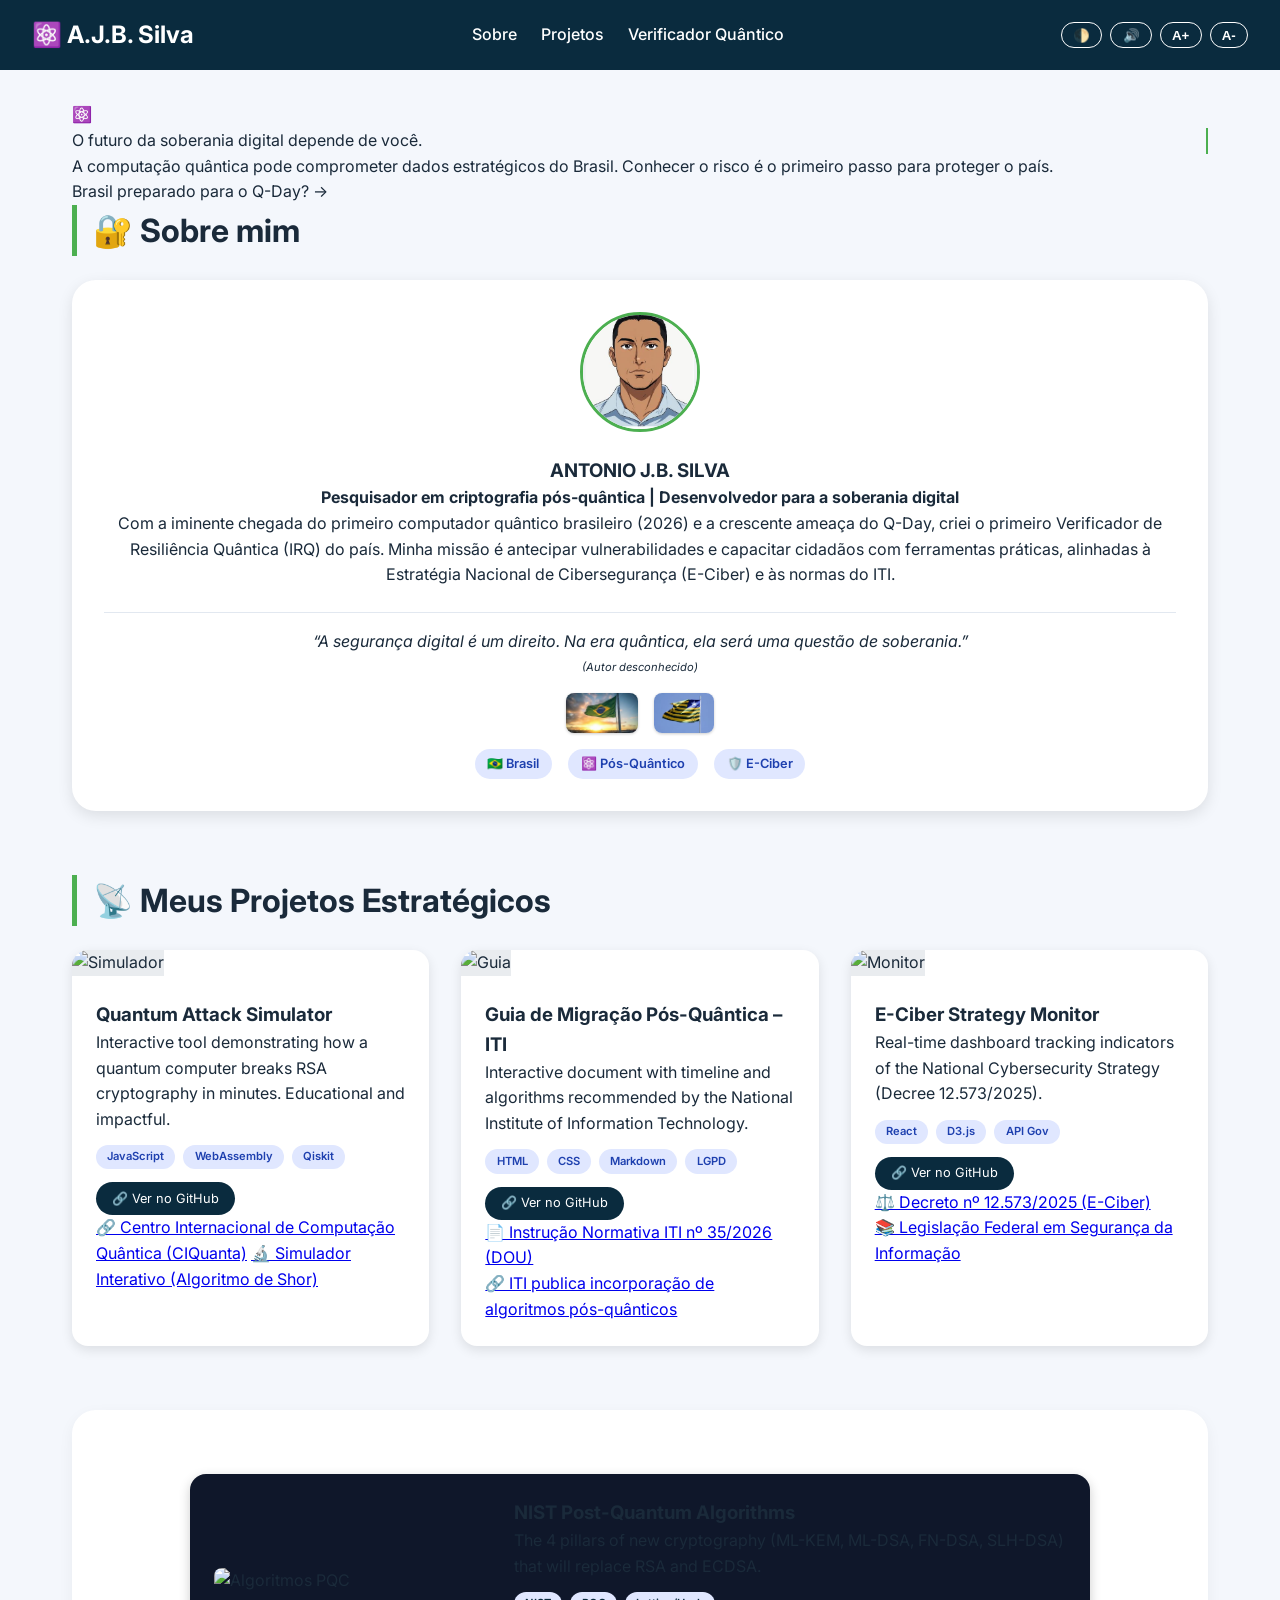
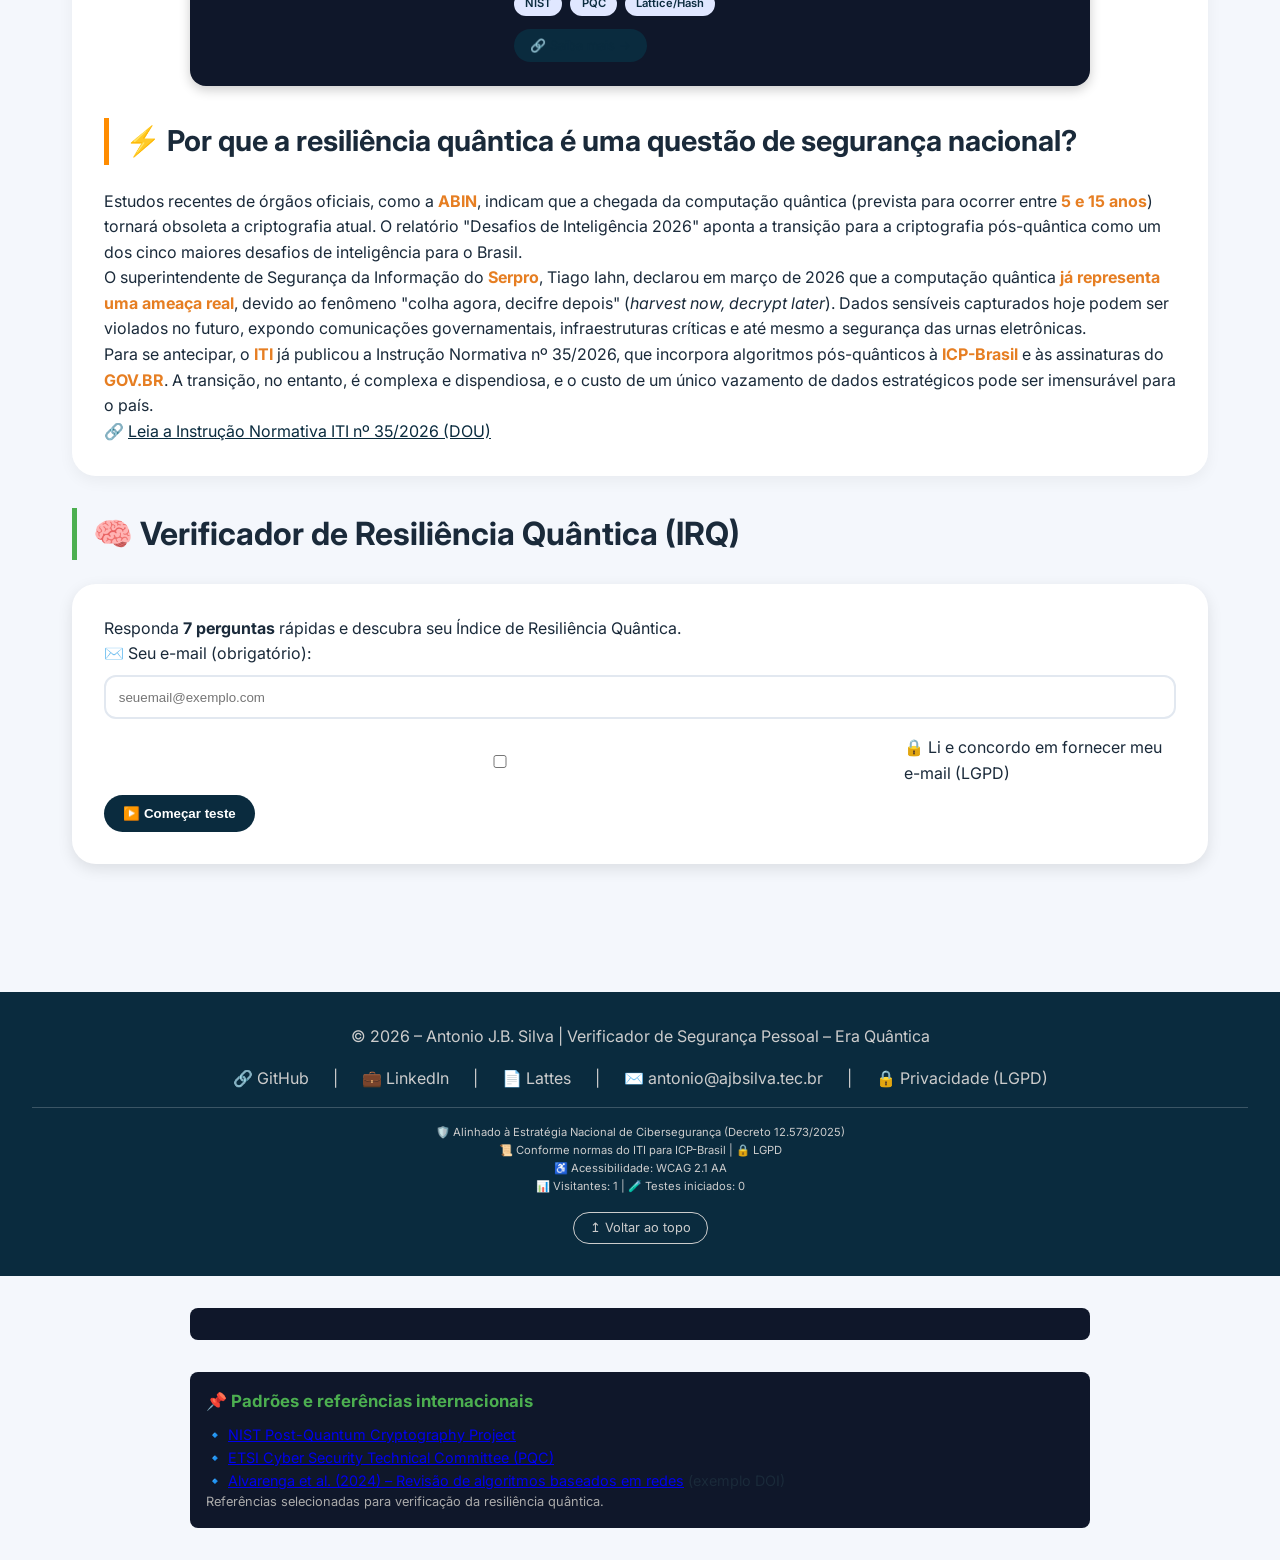
==== index-en.html @ 0d4baa9a "adiciona versão em inglês da página principal" ====
<!DOCTYPE html>
<html lang="pt-BR">
<head>
    <meta charset="UTF-8">
    <meta name="viewport" content="width=device-width, initial-scale=1.0, user-scalable=yes">
    <title>Quantum Resilience Verifier - Quantum Era</title>
    <link href="https://fonts.googleapis.com/css2?family=Inter:opsz,wght@14..32,300;400;600;700&display=swap" rel="stylesheet">
    <link rel="stylesheet" href="style.css">
<meta property="og:title" content="Verificador de Resiliência Quântica - Era Quântica" />
<meta property="og:description" content="Simulador de ataque quântico, guia de migração pós-quântica e monitor da Estratégia E-Ciber. Proteja-se contra a ameaça quântica." />
<meta property="og:image" content="https://placehold.co/1200x630/0a1c2a/4caf50?text=Quantum+Resilience" />
<meta property="og:url" content="https://SEU_USUARIO.github.io/aula2/" />
<meta property="og:type" content="website" />
<meta name="twitter:card" content="summary_large_image" />

<meta property="og:title" content="Verificador de Resiliência Quântica - Era Quântica" />
<meta property="og:description" content="Simulador de ataque quântico, guia de migração pós-quântica e monitor da Estratégia E-Ciber. Proteja-se contra a ameaça quântica." />
<meta property="og:image" content="https://placehold.co/1200x630/0a1c2a/4caf50?text=Quantum+Resilience" />
<meta property="og:url" content="https://SEU_USUARIO.github.io/aula2/" />
<meta property="og:type" content="website" />
<meta name="twitter:card" content="summary_large_image" />

</head>
<body>
<header>
    <div class="logo"><span>⚛️</span> A.J.B. Silva</div>
    <nav>
        <ul>
            <li><a href="#sobre">Sobre</a></li>
            <li><a href="#projetos">Projetos</a></li>
            <li><a href="#verificador">Verificador Quântico</a></li>
        </ul>
    </nav>
    <div class="acess-buttons">
        <button id="darkModeBtn" aria-label="Modo escuro">🌓</button>
        <button id="highContrastBtn" aria-label="Alto contraste">🔊</button>
        <button id="increaseFont" aria-label="Aumentar fonte">A+</button>
        <button id="decreaseFont" aria-label="Diminuir fonte">A-</button>
    </div>
</header>

<main>    <!-- Animação profissional de curiosidade -->
    <div class="curiosity-animation">
      <div class="quantum-pulse">
        <div class="pulse-ring"></div>
        <div class="pulse-ring"></div>
        <div class="pulse-ring"></div>
        <div class="quantum-core">⚛️</div>
      </div>
      <div class="curiosity-text">
        <p class="typewriter">O futuro da soberania digital depende de você.</p>
        <p>A computação quântica pode comprometer dados estratégicos do Brasil. Conhecer o risco é o primeiro passo para proteger o país.</p>
        <div class="progress-container">
          <div class="progress-bar"></div>
          <span class="progress-label">Brasil preparado para o Q-Day? →</span>
        </div>
      </div>
    </div>
    <section id="sobre">
        <h2>🔐 Sobre mim</h2>
        <div class="sobre-container">
            <img src="foto_trabalho.jpg" alt="Antonio J.B. Silva" class="foto-perfil" onerror="this.src='https://via.placeholder.com/120?text=Foto'">
            <h3>ANTONIO J.B. SILVA</h3>
            <p><strong>Pesquisador em criptografia pós-quântica | Desenvolvedor para a soberania digital</strong></p>
            <p>Com a iminente chegada do primeiro computador quântico brasileiro (2026) e a crescente ameaça do Q-Day, criei o primeiro Verificador de Resiliência Quântica (IRQ) do país. Minha missão é antecipar vulnerabilidades e capacitar cidadãos com ferramentas práticas, alinhadas à Estratégia Nacional de Cibersegurança (E-Ciber) e às normas do ITI.</p>
            <div class="frase-autor">
                “A segurança digital é um direito. Na era quântica, ela será uma questão de soberania.”
                <div class="autor-nome">(Autor desconhecido)</div>
            </div>
            <div class="bandeiras">
                <img src="bandeira_brasil.jpg" alt="Bandeira do Brasil" class="bandeira" onerror="this.src='https://via.placeholder.com/60?text=Brasil'">
                <img src="bandeira_piaui.jpg" alt="Bandeira do Piauí" class="bandeira" onerror="this.src='https://via.placeholder.com/60?text=Piauí'">
            </div>
            <div class="badges">
                <span class="badge">🇧🇷 Brasil</span>
                <span class="badge">⚛️ Pós-Quântico</span>
                <span class="badge">🛡️ E-Ciber</span>
            </div>
        </div>
    </section>

    <section id="projetos">
        <h2>📡 Meus Projetos Estratégicos</h2>
        <div class="projetos-grid">
            <!-- Card 1: Quantum Attack Simulator -->
            <div class="card-projeto">
                <img src="https://placehold.co/600x400/0a1c2a/4caf50?text=Simulador+Qu%C3%A2ntico" alt="Simulador">
                <div class="card-conteudo">
                    <h3>Quantum Attack Simulator</h3>
                    <p>Interactive tool demonstrating how a quantum computer breaks RSA cryptography in minutes. Educational and impactful.</p>
                    <div class="tecnologias">
                        <span class="tec-badge">JavaScript</span>
                        <span class="tec-badge">WebAssembly</span>
                        <span class="tec-badge">Qiskit</span>
                    </div>
                    <a href="https://github.com/Ajosee" target="_blank" rel="noopener noreferrer" class="btn-projeto">🔗 Ver no GitHub</a>
                    <div class="links-extras">
                        <a href="https://www.gov.br/mcti/pt-br/acompanhe-o-mcti/noticias/2026/04/centro-internacional-de-computacao-quantica-no-brasil-sera-um-polo-de-inovacao-e-capacitacao" target="_blank" rel="noopener noreferrer">🔗 Centro Internacional de Computação Quântica (CIQuanta)</a>
    <a href="simulador.html" target="_blank" rel="noopener noreferrer">🔬 Simulador Interativo (Algoritmo de Shor)</a>
                    </div>
                </div>
            </div>
            <!-- Card 2: Guia de Migração Pós-Quântica – ITI -->
            <div class="card-projeto">
                <img src="https://placehold.co/600x400/0a1c2a/4caf50?text=Guia+ITI" alt="Guia">
                <div class="card-conteudo">
                    <h3>Guia de Migração Pós-Quântica – ITI</h3>
                    <p>Interactive document with timeline and algorithms recommended by the National Institute of Information Technology.</p>
                    <div class="tecnologias">
                        <span class="tec-badge">HTML</span>
                        <span class="tec-badge">CSS</span>
                        <span class="tec-badge">Markdown</span>
                        <span class="tec-badge">LGPD</span>
                    </div>
                    <a href="https://github.com/Ajosee" target="_blank" rel="noopener noreferrer" class="btn-projeto">🔗 Ver no GitHub</a>
                    <div class="links-extras">
                        <a href="https://www.in.gov.br/web/dou/-/instrucao-normativa-iti-n-35-de-30-de-janeiro-de-2026-684841143" target="_blank" rel="noopener noreferrer">📄 Instrução Normativa ITI nº 35/2026 (DOU)</a><br>
                        <a href="https://www.gov.br/iti/pt-br/assuntos/noticias/indice-de-noticias/iti-publica-instrucao-normativa-que-incorpora-algoritmos-pos-quanticos-a-icp-brasil" target="_blank" rel="noopener noreferrer">🔗 ITI publica incorporação de algoritmos pós-quânticos</a>
                    </div>
                </div>
            </div>
            <!-- Card 3: E-Ciber Strategy Monitor -->
            <div class="card-projeto">
                <img src="https://placehold.co/600x400/0a1c2a/4caf50?text=E-Ciber+Monitor" alt="Monitor">
                <div class="card-conteudo">
                    <h3>E-Ciber Strategy Monitor</h3>
                    <p>Real-time dashboard tracking indicators of the National Cybersecurity Strategy (Decree 12.573/2025).</p>
                    <div class="tecnologias">
                        <span class="tec-badge">React</span>
                        <span class="tec-badge">D3.js</span>
                        <span class="tec-badge">API Gov</span>
                    </div>
                    <a href="https://github.com/Ajosee" target="_blank" rel="noopener noreferrer" class="btn-projeto">🔗 Ver no GitHub</a>
                    <div class="links-extras">
                        <a href="https://www.planalto.gov.br/ccivil_03/_ato2023-2026/2025/decreto/D12573.htm" target="_blank" rel="noopener noreferrer">⚖️ Decreto nº 12.573/2025 (E-Ciber)</a><br>
                        <a href="https://www.gov.br/governodigital/pt-br/privacidade-e-seguranca/legislacao-federal" target="_blank" rel="noopener noreferrer">📚 Legislação Federal em Segurança da Informação</a>
                    </div>
                </div>
            </div>
        </div>
    </section>

    <!-- SEÇÃO DE ANÁLISE DE RISCO (ANTES DO VERIFICADOR) -->

    <!-- VERIFICADOR IRQ -->
    <section id="verificador">

    <div class="analise-risco">

<div class="card-horizontal">
  <div class="card-horizontal-img">
    <img src="https://placehold.co/400x200/0a1c2a/4caf50?text=PQC+NIST" alt="Algoritmos PQC">
  </div>
  <div class="card-horizontal-conteudo">
    <h3>NIST Post-Quantum Algorithms</h3>
    <p>The 4 pillars of new cryptography (ML-KEM, ML-DSA, FN-DSA, SLH-DSA) that will replace RSA and ECDSA.</p>
    <div class="tecnologias">
      <a href="https://www.nist.gov/pqc" target="_blank" class="tec-badge" style="text-decoration:none;">NIST</a>
      <a href="https://en.wikipedia.org/wiki/Post-quantum_cryptography" target="_blank" class="tec-badge" style="text-decoration:none;">PQC</a>
      <a href="https://en.wikipedia.org/wiki/Lattice-based_cryptography" target="_blank" class="tec-badge" style="text-decoration:none;">Lattice/Hash</a>
    </div>
    <a href="pqc-algoritmos.html" class="btn-projeto" target="_blank">🔗 Saiba mais →</a>
  </div>
</div>
        <h2>⚡ Por que a resiliência quântica é uma questão de segurança nacional?</h2>
        <p>Estudos recentes de órgãos oficiais, como a <strong>ABIN</strong>, indicam que a chegada da computação quântica (prevista para ocorrer entre <strong>5 e 15 anos</strong>) tornará obsoleta a criptografia atual. O relatório "Desafios de Inteligência 2026" aponta a transição para a criptografia pós-quântica como um dos cinco maiores desafios de inteligência para o Brasil.</p>
        <p>O superintendente de Segurança da Informação do <strong>Serpro</strong>, Tiago Iahn, declarou em março de 2026 que a computação quântica <strong>já representa uma ameaça real</strong>, devido ao fenômeno "colha agora, decifre depois" (<em>harvest now, decrypt later</em>). Dados sensíveis capturados hoje podem ser violados no futuro, expondo comunicações governamentais, infraestruturas críticas e até mesmo a segurança das urnas eletrônicas.</p>
        <p>Para se antecipar, o <strong>ITI</strong> já publicou a Instrução Normativa nº 35/2026, que incorpora algoritmos pós-quânticos à <strong>ICP-Brasil</strong> e às assinaturas do <strong>GOV.BR</strong>. A transição, no entanto, é complexa e dispendiosa, e o custo de um único vazamento de dados estratégicos pode ser imensurável para o país.</p>
        <p>🔗 <a href="https://www.in.gov.br/web/dou/-/instrucao-normativa-iti-n-35-de-30-de-janeiro-de-2026-684841143" target="_blank" rel="noopener noreferrer">Leia a Instrução Normativa ITI nº 35/2026 (DOU)</a></p>
    </div>
        <h2>🧠 Verificador de Resiliência Quântica (IRQ)</h2>
        <div class="quiz-container">
            <p>Responda <strong>7 perguntas</strong> rápidas e descubra seu Índice de Resiliência Quântica.</p>

            <div id="emailSection" class="email-section">
                <label>✉️ Seu e-mail (obrigatório):</label>
                <input type="email" id="userEmail" placeholder="seuemail@exemplo.com">
                <label style="display: flex; align-items: center; gap: 0.5rem; margin: 0.5rem 0;">
                    <input type="checkbox" id="lgpdConsent"> 🔒 Li e concordo em fornecer meu e-mail (LGPD)
                </label>
                <div id="erroEmail" style="color:red; font-size:0.8rem; display:none;">E-mail inválido ou consentimento não marcado.</div>
                <button id="btnIniciar" class="btn-iniciar">▶️ Começar teste</button>
            </div>

            <div id="perguntasArea" style="display:none;">
                <div class="progresso">📊 Progresso: <span id="respondidas">0</span>/7</div>
                <div class="barra-progresso"><div id="barra" class="barra-preenchida"></div></div>
                <div id="perguntasContainer"></div>
                <button id="btnCalcular" class="btn-calcular">⚡ Calcular meu IRQ</button>
            </div>

            <div id="resultadoArea" class="resultado-area" style="display:none;">
                <div class="irq-score" id="irqScore"></div>
                <div id="fraseResultado"></div>
                <div style="margin-top: 1rem;">
                    <button id="btnEnviarEmail" class="btn-enviar">📧 Enviar resultado</button>
                    <button id="btnCopiar" class="btn-copiar">📋 Copiar resultado</button>
                    <button id="btnWhatsapp" class="btn-compartilhar">📱 Compartilhar</button>
                </div>
            </div>
        </div>
    </section>
</main>

<footer>
    <p>© 2026 – Antonio J.B. Silva | Verificador de Segurança Pessoal – Era Quântica</p>
    <div class="footer-links">
        <a href="https://github.com/Ajosee" target="_blank" rel="noopener noreferrer">🔗 GitHub</a> | <a href="javascript:void(0)" style="cursor:pointer;">💼 LinkedIn</a> | <a href="javascript:void(0)" style="cursor:pointer;">📄 Lattes</a> | <a href="mailto:antonio@ajbsilva.tec.br">✉️ antonio@ajbsilva.tec.br</a> | <a href="privacidade.html">🔒 Privacidade (LGPD)</a>
    </div>
    <div class="credito-frase">
        🛡️ Alinhado à Estratégia Nacional de Cibersegurança (Decreto 12.573/2025)<br>
        📜 Conforme normas do ITI para ICP-Brasil | 🔒 LGPD<br>
        ♿ Acessibilidade: WCAG 2.1 AA<br>
        📊 <span id="contadorVisitantes">Carregando...</span> | 🧪 <span id="contadorTestes">Carregando...</span>
    </div>
    <a href="#" class="voltar-topo" id="voltarTopo">↥ Voltar ao topo</a>
</footer>

<script src="https://cdn.jsdelivr.net/npm/@emailjs/browser@4/dist/email.min.js"></script>
<script src="script.js"></script>
<div style="text-align:center; margin:2rem auto; padding:1rem; background:#0f172a; border-radius:0.5rem; max-width:900px;">
  <div id="google_translate_element"></div>
</div>
<script type="text/javascript">
function googleTranslateElementInit() {
  new google.translate.TranslateElement({pageLanguage: "pt", includedLanguages: "en,es,fr,de,it,ja,ko,zh-CN", layout: google.translate.TranslateElement.InlineLayout.SIMPLE}, "google_translate_element");
}
</script>
<script type="text/javascript" src="//translate.google.com/translate_a/element.js?cb=googleTranslateElementInit"></script>

<!-- Seção de referências técnicas -->

</body>
<section class="referencias-tecnicas" style="background:#0f172a; border-radius:0.5rem; padding:1rem; margin:2rem auto; max-width:900px; font-size:0.9rem;">
  <h3 style="color:#4caf50; margin-bottom:0.5rem;">📌 Padrões e referências internacionais</h3>
  <ul style="list-style:none; padding-left:0;">
    <li>🔹 <a href="https://csrc.nist.gov/projects/post-quantum-cryptography" target="_blank" rel="noopener noreferrer">NIST Post-Quantum Cryptography Project</a></li>
    <li>🔹 <a href="https://www.etsi.org/committee/cyber" target="_blank" rel="noopener noreferrer">ETSI Cyber Security Technical Committee (PQC)</a></li>
    <li>🔹 <a href="https://doi.org/10.1145/3591239" target="_blank" rel="noopener noreferrer">Alvarenga et al. (2024) – Revisão de algoritmos baseados em redes</a> (exemplo DOI)</li>
  </ul>
  <p style="font-size:0.8rem; color:#aaa;">Referências selecionadas para verificação da resiliência quântica.</p>
</section>
</html>
---- style.css ----
/*
 * Copyright (c) 2026 Antonio J.B. Silva
 * SPDX-License-Identifier: GPL-3.0-only
 */

* {
    margin: 0;
    padding: 0;
    box-sizing: border-box;
}

:root {
    --bg-body: #f4f7fc;
    --text-primary: #1a2a3a;
    --card-bg: white;
    --header-bg: #0a2b3e;
    --header-text: white;
    --border-light: #e2e8f0;
    --badge-bg: #e0e7ff;
    --badge-text: #1e40af;
    --btn-primary: #0a2b3e;
    --btn-primary-hover: #4caf50;
    --quiz-bg: white;
    --pergunta-bg: #f9f9fc;
    --footer-bg: #0a2b3e;
    --footer-text: #ccc;
}

body.dark {
    --bg-body: #121212;
    --text-primary: #e0e0e0;
    --card-bg: #1e1e1e;
    --header-bg: #0a1a2a;
    --header-text: #e0e0e0;
    --border-light: #333;
    --badge-bg: #2d3748;
    --badge-text: #90cdf4;
    --btn-primary: #2c5282;
    --quiz-bg: #1e1e1e;
    --pergunta-bg: #2a2a2a;
    --footer-bg: #0a1a2a;
    --footer-text: #aaa;
}

body.high-contrast {
    --bg-body: black;
    --text-primary: yellow;
    --card-bg: black;
    --header-bg: black;
    --header-text: yellow;
    --border-light: yellow;
    --badge-bg: black;
    --badge-text: yellow;
    --btn-primary: yellow;
    --btn-primary-hover: white;
    --quiz-bg: black;
    --pergunta-bg: #222;
    --footer-bg: black;
    --footer-text: yellow;
}

body {
    font-family: 'Inter', sans-serif;
    background-color: var(--bg-body);
    color: var(--text-primary);
    line-height: 1.6;
    transition: background 0.3s, color 0.3s;
}

header {
    background-color: var(--header-bg);
    color: var(--header-text);
    padding: 1rem 2rem;
    display: flex;
    justify-content: space-between;
    align-items: center;
    flex-wrap: wrap;
    position: sticky;
    top: 0;
    z-index: 100;
}
.logo { font-size: 1.5rem; font-weight: 700; }
.logo span { color: #4caf50; }
nav ul { display: flex; gap: 1.5rem; list-style: none; }
nav a { color: inherit; text-decoration: none; font-weight: 500; transition: color 0.3s; }
nav a:hover { color: #4caf50; }
.acess-buttons { display: flex; gap: 0.5rem; }
.acess-buttons button {
    background: transparent;
    border: 1px solid currentColor;
    color: inherit;
    padding: 0.3rem 0.7rem;
    border-radius: 20px;
    cursor: pointer;
    font-weight: bold;
    transition: 0.2s;
}
.acess-buttons button:hover { background: #4caf50; border-color: #4caf50; color: white; }

main { max-width: 1200px; margin: 0 auto; padding: 2rem; }
section { margin-bottom: 4rem; scroll-margin-top: 80px; }
h2 {
    font-size: 2rem;
    margin-bottom: 1.5rem;
    border-left: 5px solid #4caf50;
    padding-left: 1rem;
    color: var(--text-primary);
}

.sobre-container {
    background: var(--card-bg);
    padding: 2rem;
    border-radius: 24px;
    box-shadow: 0 5px 15px rgba(0,0,0,0.1);
    text-align: center;
}
.foto-perfil {
    width: 120px;
    height: 120px;
    border-radius: 50%;
    object-fit: cover;
    border: 3px solid #4caf50;
    margin-bottom: 1rem;
}
.badges { display: flex; gap: 1rem; justify-content: center; flex-wrap: wrap; margin-top: 1rem; }
.badge { background: var(--badge-bg); color: var(--badge-text); padding: 0.3rem 0.8rem; border-radius: 40px; font-size: 0.8rem; font-weight: 600; }
.frase-autor { margin-top: 1.5rem; font-style: italic; border-top: 1px solid var(--border-light); padding-top: 1rem; }
.autor-nome { font-size: 0.7rem; margin-top: 0.3rem; }
.bandeiras { display: flex; justify-content: center; gap: 1rem; margin: 1rem 0; }
.bandeira { height: 40px; width: auto; border-radius: 8px; box-shadow: 0 1px 3px rgba(0,0,0,0.2); }

.projetos-grid { display: grid; grid-template-columns: repeat(auto-fill, minmax(300px, 1fr)); gap: 2rem; }
.card-projeto { background: var(--card-bg); border-radius: 16px; overflow: hidden; box-shadow: 0 4px 12px rgba(0,0,0,0.1); transition: transform 0.2s; }
.card-projeto:hover { transform: translateY(-5px); }
.card-projeto img { width: 100%; height: 160px; object-fit: cover; background-color: #e9ecef; }
.card-conteudo { padding: 1.5rem; }
.tecnologias { display: flex; flex-wrap: wrap; gap: 0.5rem; margin: 0.8rem 0; }
.tec-badge { background: var(--badge-bg); color: var(--badge-text); padding: 0.2rem 0.7rem; border-radius: 20px; font-size: 0.7rem; font-weight: 600; }
.btn-projeto { display: inline-block; background-color: var(--btn-primary); color: white; padding: 0.4rem 1rem; border-radius: 30px; text-decoration: none; font-size: 0.8rem; transition: background 0.3s; }
.btn-projeto:hover { background-color: var(--btn-primary-hover); }

.quiz-container { background: var(--quiz-bg); border-radius: 24px; padding: 2rem; box-shadow: 0 5px 15px rgba(0,0,0,0.1); }
.email-section input { width: 100%; padding: 0.8rem; border: 2px solid var(--border-light); border-radius: 12px; background: var(--card-bg); color: var(--text-primary); margin: 0.5rem 0; }
.btn-iniciar, .btn-calcular, .btn-enviar, .btn-copiar, .btn-compartilhar {
    background-color: var(--btn-primary);
    color: white;
    border: none;
    padding: 0.7rem 1.2rem;
    border-radius: 40px;
    font-weight: 600;
    cursor: pointer;
    transition: 0.3s;
    margin-right: 0.5rem;
}
.btn-calcular { background-color: #4caf50; width: 100%; margin-top: 1rem; }
.btn-iniciar:hover, .btn-enviar:hover, .btn-copiar:hover, .btn-compartilhar:hover { background-color: #4caf50; }
.pergunta { background: var(--pergunta-bg); margin: 1rem 0; padding: 1rem; border-radius: 16px; border-left: 4px solid #4caf50; }
.opcoes { display: flex; gap: 2rem; margin-top: 0.5rem; flex-wrap: wrap; }
.opcoes label { display: flex; align-items: center; gap: 0.3rem; cursor: pointer; }
.progresso { margin-bottom: 1rem; font-size: 0.9rem; }
.barra-progresso { background: #ddd; border-radius: 20px; height: 8px; width: 100%; margin-top: 5px; overflow: hidden; }
.barra-preenchida { background: #4caf50; width: 0%; height: 100%; transition: width 0.3s; }
.resultado-area { margin-top: 2rem; padding: 1rem; background: var(--pergunta-bg); border-radius: 16px; text-align: center; }
.irq-score { font-size: 2rem; font-weight: 800; }

footer {
    background-color: var(--footer-bg);
    color: var(--footer-text);
    text-align: center;
    padding: 2rem;
    margin-top: 2rem;
}
.footer-links { display: flex; justify-content: center; gap: 1.5rem; margin: 1rem 0; flex-wrap: wrap; }
.footer-links a { color: inherit; text-decoration: none; }
.footer-links a:hover { color: #4caf50; }
.credito-frase { font-size: 0.7rem; margin-top: 1rem; border-top: 1px solid rgba(255,255,255,0.2); padding-top: 1rem; }
.voltar-topo { display: inline-block; margin-top: 1rem; background: none; border: 1px solid currentColor; padding: 0.3rem 1rem; border-radius: 30px; color: inherit; text-decoration: none; font-size: 0.8rem; }
.voltar-topo:hover { background: #4caf50; color: white; border-color: #4caf50; }

@media (max-width: 768px) {
    header { flex-direction: column; gap: 1rem; }
    nav ul { gap: 1rem; }
    .opcoes { gap: 1rem; }
}
/* Nova seção de análise de risco */
.analise-risco {
    background: var(--card-bg);
    padding: 2rem;
    border-radius: 24px;
    margin: 2rem 0;
    box-shadow: 0 5px 15px rgba(0,0,0,0.05);
}
.analise-risco h2 {
    border-left: 5px solid #ff8c00;
    padding-left: 1rem;
    font-size: 1.8rem;
}
.analise-risco strong {
    color: #e67e22;
}
.analise-risco a {
    color: #0a2b3e;
    text-decoration: underline;
}
.analise-risco a:hover {
    color: #4caf50;
}

/* ========== ANIMAÇÕES PROFISSIONAIS ========== */
@keyframes fadeInUp {
    from {
        opacity: 0;
        transform: translateY(30px);
    }
    to {
        opacity: 1;
        transform: translateY(0);
    }
}

@keyframes typewriter {
    from { width: 0; }
    to { width: 100%; }
}

@keyframes blink {
    50% { border-color: transparent; }
}

/* Aplica fade-in para o título principal e seção de análise */
.logo, .sobre-container, .analise-risco, .quiz-container {
    animation: fadeInUp 0.8s ease-out forwards;
}

/* Efeito de digitação no subtítulo (ex: frase de impacto) */
.subtitulo-typed {
    overflow: hidden;
    white-space: nowrap;
    border-right: 2px solid #4caf50;
    animation: typewriter 2s steps(40, end) forwards, blink 0.75s step-end infinite;
    width: 0;
    margin: 0 auto;
    text-align: center;
    font-size: 1.2rem;
    color: var(--text-primary);
}

/* Atraso para a seção de análise de risco (aparece depois) */
.analise-risco {
    animation-delay: 0.3s;
    opacity: 0; /* para evitar flash antes da animação */
    animation-fill-mode: forwards;
}

/* Atraso para o verificador */
.quiz-container {
    animation-delay: 0.6s;
    opacity: 0;
    animation-fill-mode: forwards;
}

/* Responsividade: em telas pequenas, desativa o white-space: nowrap do typing */
@media (max-width: 768px) {
    .subtitulo-typed {
        white-space: normal;
        border-right: none;
        animation: none;
        width: auto;
    }
}
/* Respeita preferências do usuário por movimento reduzido */
@media (prefers-reduced-motion: reduce) {
    .fade-in-up, .typewriter, .quantum-pulse * {
        animation: none !important;
        transition: none !important;
    }
}
/* ========== ANIMAÇÕES PROFISSIONAIS ========== */
@keyframes fadeInUp {
    from {
        opacity: 0;
        transform: translateY(30px);
    }
    to {
        opacity: 1;
        transform: translateY(0);
    }
}

@keyframes typewriter {
    from { width: 0; }
    to { width: 100%; }
}

@keyframes blink {
    50% { border-color: transparent; }
}

/* Pulso quântico (já existente, mas mantemos) */
@keyframes pulseRing {
    0% { transform: scale(0.8); opacity: 0.8; }
    100% { transform: scale(1.5); opacity: 0; }
}
@keyframes spinGlow {
    0% { transform: rotate(0deg); text-shadow: 0 0 2px #4caf50; }
    100% { transform: rotate(360deg); text-shadow: 0 0 8px #4caf50; }
}

/* Classes para aplicar as animações */
.fade-in-up {
    animation: fadeInUp 0.8s ease-out forwards;
}

.typewriter {
    overflow: hidden;
    white-space: nowrap;
    border-right: 2px solid #4caf50;
    width: 0;
    animation: typewriter 2s steps(40, end) forwards, blink 0.75s step-end infinite;
}

/* Respeita preferência do usuário por movimento reduzido */
@media (prefers-reduced-motion: reduce) {
    .fade-in-up, .typewriter, .quantum-pulse * {
        animation: none !important;
        transition: none !important;
    }
    .typewriter {
        white-space: normal;
        border-right: none;
        width: 100%;
    }
}

/* Ajuste para telas pequenas */
@media (max-width: 600px) {
    .typewriter {
        white-space: normal;
        border-right: none;
        animation: none;
        width: 100%;
    }
}
cat >> style.css << 'EOF'

/* Animação de curiosidade (ajustada) */
.curiosity-animation {
    display: flex;
    align-items: center;
    justify-content: center;
    gap: 2rem;
    background: linear-gradient(135deg, rgba(10,43,62,0.05), rgba(76,175,80,0.05));
    border-radius: 40px;
    padding: 1.5rem;
    margin: 2rem 0 1rem 0;
    flex-wrap: wrap;
}
EOF

/* Card isolado (quarto card) – centralizado, menor, fora da grade */
.card-isolado {
  display: flex;
  justify-content: center;
  margin: 2rem auto 3rem auto;
}
.card-isolado .card-projeto {
  max-width: 500px;
  width: 100%;
  background: #0f172a;
  border-radius: 1rem;
  overflow: hidden;
  box-shadow: 0 4px 12px rgba(0,0,0,0.3);
  transition: transform 0.2s;
}
.card-isolado .card-projeto:hover {
  transform: translateY(-5px);
}

/* Card horizontal entre a grade e o texto de resiliência */
.card-horizontal {
  display: flex;
  flex-wrap: wrap;
  align-items: center;
  gap: 1.5rem;
  background: #0f172a;
  border-radius: 1rem;
  padding: 1.5rem;
  margin: 2rem auto;
  max-width: 900px;
  box-shadow: 0 4px 12px rgba(0,0,0,0.2);
}
.card-horizontal-img {
  flex: 1;
  min-width: 150px;
}
.card-horizontal-img img {
  width: 100%;
  border-radius: 0.5rem;
}
.card-horizontal-conteudo {
  flex: 2;
}
@media (max-width: 700px) {
  .card-horizontal {
    flex-direction: column;
    text-align: center;
  }
}
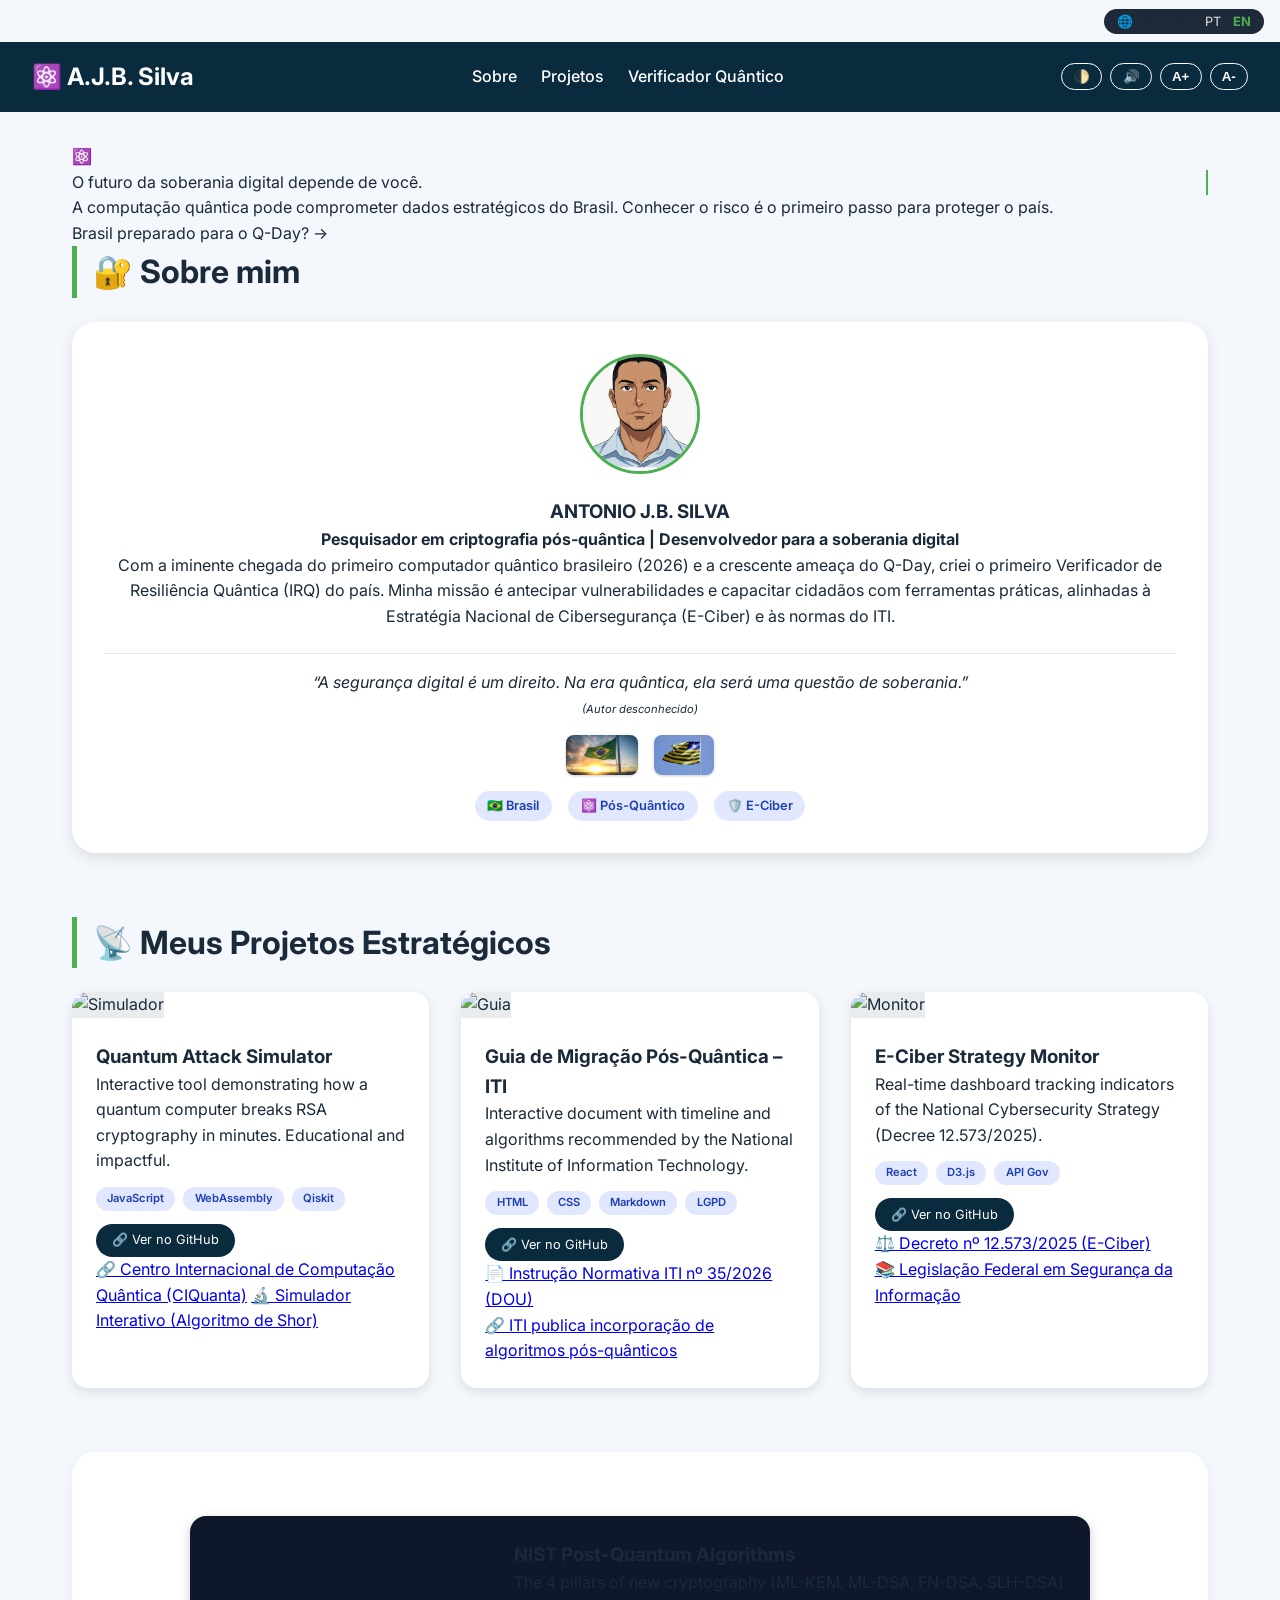
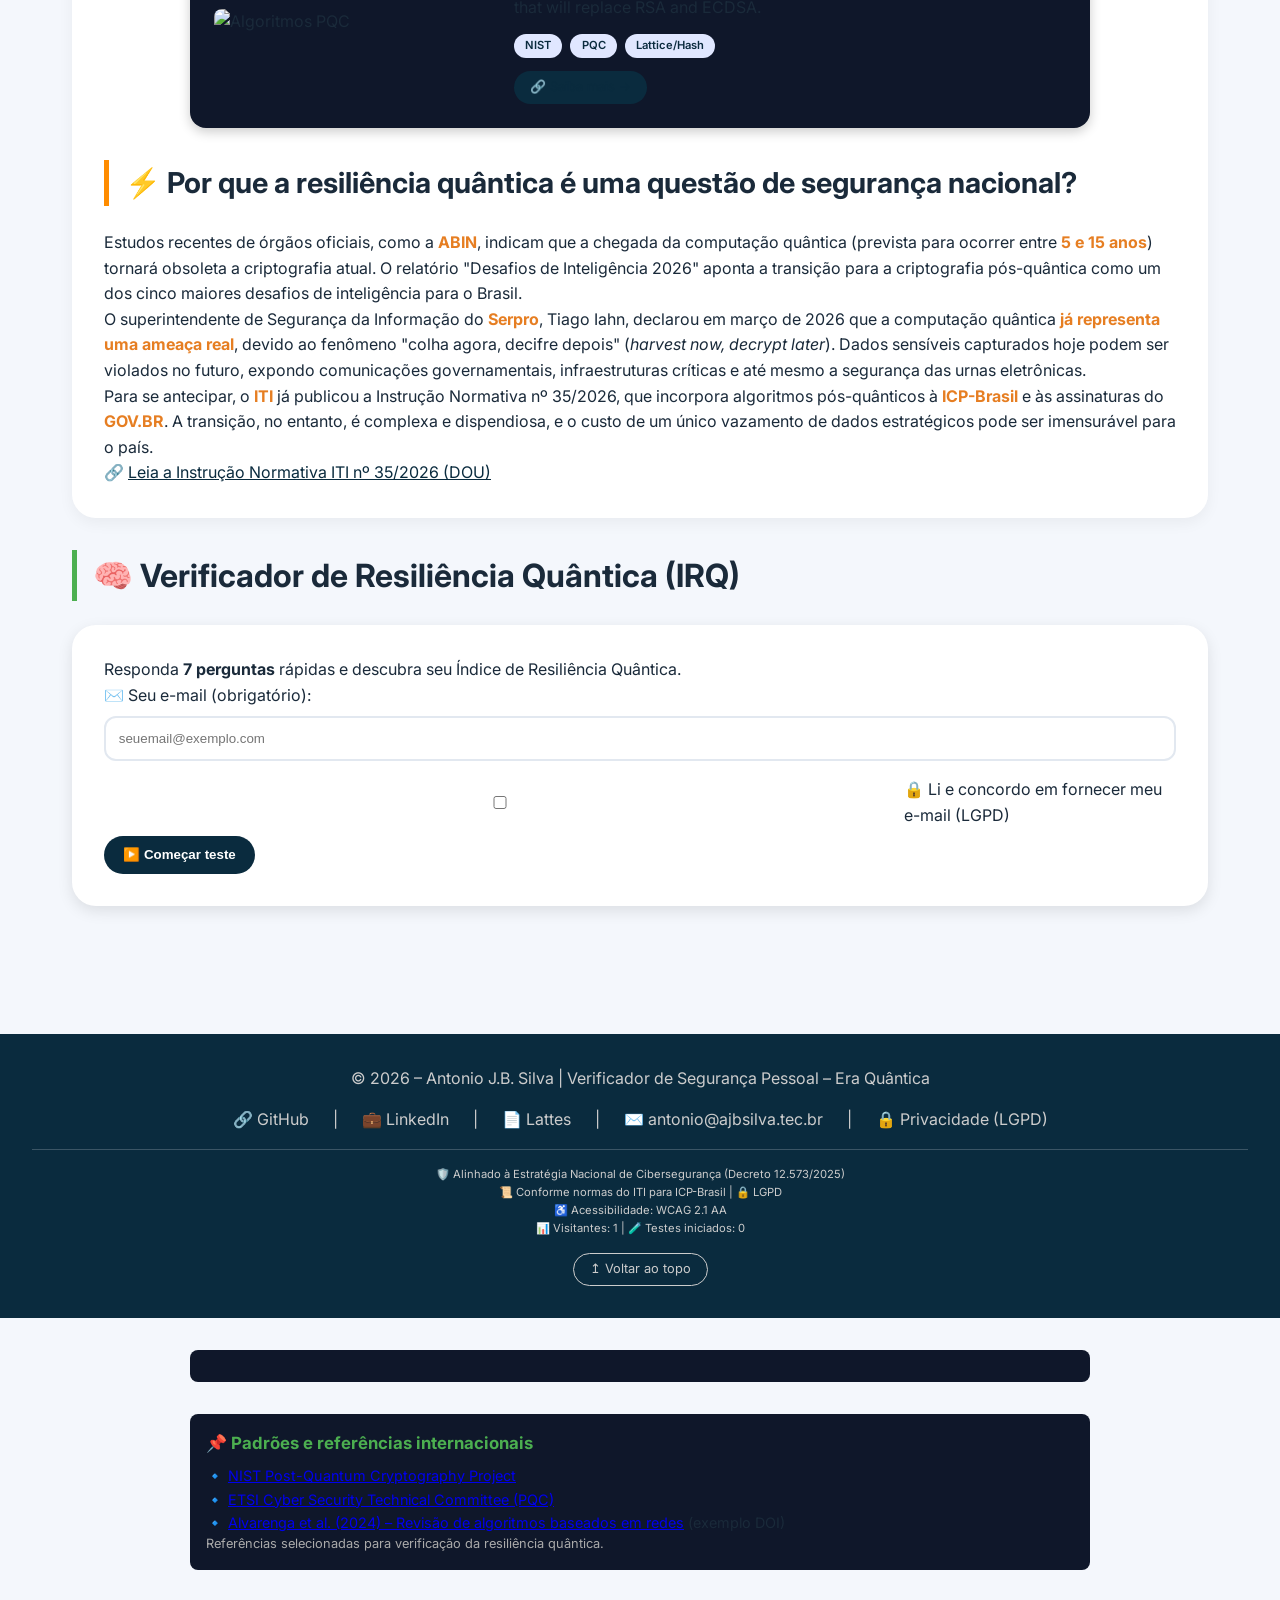
==== commit d1198431: "adiciona seletor de idioma (PT/EN) no topo das páginas" ====
--- a/index-en.html
+++ b/index-en.html
@@ -22,6 +22,13 @@
 
 </head>
 <body>
+<div style="position: relative; text-align: right; padding: 0.5rem 1rem; background: transparent;">
+  <span style="background: #1e2a3a; padding: 0.3rem 0.8rem; border-radius: 1.5rem; font-size: 0.8rem;">
+    🌐 Language: 
+    <a href="index.html" style="color:#e0e0e0; text-decoration:none;">PT</a> | 
+    <strong style="color:#4caf50;">EN</strong>
+  </span>
+</div>
 <header>
     <div class="logo"><span>⚛️</span> A.J.B. Silva</div>
     <nav>
